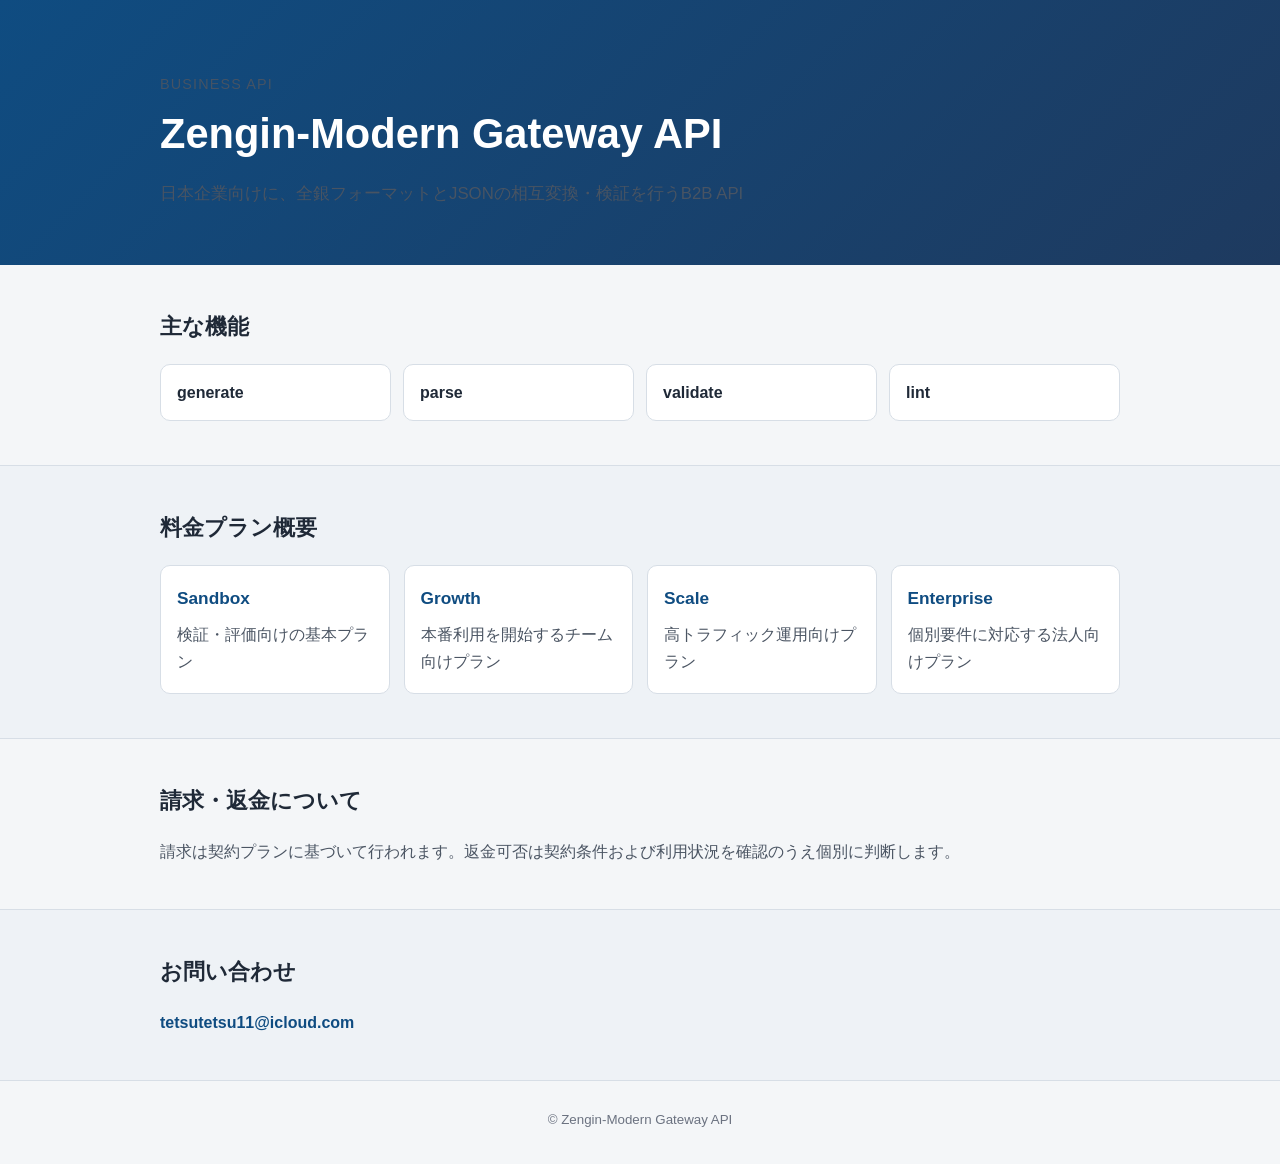
==== index.html @ 278dd2db "Initial public landing page" ====
<!DOCTYPE html>
<html lang="ja">
<head>
  <meta charset="UTF-8">
  <meta name="viewport" content="width=device-width, initial-scale=1.0">
  <title>Zengin-Modern Gateway API</title>
  <meta name="description" content="日本企業向けに、全銀フォーマットとJSONの相互変換・検証を行うB2B API">
  <link rel="stylesheet" href="styles.css">
</head>
<body>
  <header class="hero">
    <div class="container">
      <p class="eyebrow">Business API</p>
      <h1>Zengin-Modern Gateway API</h1>
      <p class="lead">日本企業向けに、全銀フォーマットとJSONの相互変換・検証を行うB2B API</p>
    </div>
  </header>

  <main>
    <section class="section">
      <div class="container">
        <h2>主な機能</h2>
        <ul class="feature-list">
          <li>generate</li>
          <li>parse</li>
          <li>validate</li>
          <li>lint</li>
        </ul>
      </div>
    </section>

    <section class="section alt">
      <div class="container">
        <h2>料金プラン概要</h2>
        <div class="pricing-grid">
          <article class="card">
            <h3>Sandbox</h3>
            <p>検証・評価向けの基本プラン</p>
          </article>
          <article class="card">
            <h3>Growth</h3>
            <p>本番利用を開始するチーム向けプラン</p>
          </article>
          <article class="card">
            <h3>Scale</h3>
            <p>高トラフィック運用向けプラン</p>
          </article>
          <article class="card">
            <h3>Enterprise</h3>
            <p>個別要件に対応する法人向けプラン</p>
          </article>
        </div>
      </div>
    </section>

    <section class="section">
      <div class="container">
        <h2>請求・返金について</h2>
        <p>請求は契約プランに基づいて行われます。返金可否は契約条件および利用状況を確認のうえ個別に判断します。</p>
      </div>
    </section>

    <section class="section alt">
      <div class="container">
        <h2>お問い合わせ</h2>
        <p><a href="mailto:tetsutetsu11@icloud.com">tetsutetsu11@icloud.com</a></p>
      </div>
    </section>
  </main>

  <footer class="footer">
    <div class="container">
      <small>&copy; Zengin-Modern Gateway API</small>
    </div>
  </footer>
</body>
</html>
---- styles.css ----
:root {
  --bg: #f4f6f8;
  --surface: #ffffff;
  --text: #1f2937;
  --muted: #4b5563;
  --line: #d7dee6;
  --accent: #0f4c81;
}

* {
  box-sizing: border-box;
}

body {
  margin: 0;
  font-family: "Hiragino Kaku Gothic ProN", "Yu Gothic", "Meiryo", sans-serif;
  color: var(--text);
  background: var(--bg);
  line-height: 1.7;
}

.container {
  width: min(960px, 92%);
  margin: 0 auto;
}

.hero {
  background: linear-gradient(135deg, #0f4c81, #1e3a5f);
  color: #fff;
  padding: 72px 0 56px;
}

.eyebrow {
  margin: 0 0 12px;
  font-size: 0.9rem;
  letter-spacing: 0.08em;
  text-transform: uppercase;
  opacity: 0.9;
}

h1 {
  margin: 0;
  font-size: clamp(1.9rem, 4vw, 2.6rem);
  line-height: 1.25;
}

.lead {
  margin: 20px 0 0;
  max-width: 760px;
  font-size: 1.05rem;
  opacity: 0.95;
}

.section {
  padding: 44px 0;
}

.section.alt {
  background: #eef2f6;
  border-top: 1px solid var(--line);
  border-bottom: 1px solid var(--line);
}

h2 {
  margin: 0 0 18px;
  font-size: 1.35rem;
}

.feature-list {
  display: grid;
  grid-template-columns: repeat(auto-fit, minmax(160px, 1fr));
  gap: 12px;
  list-style: none;
  padding: 0;
  margin: 0;
}

.feature-list li {
  background: var(--surface);
  border: 1px solid var(--line);
  border-radius: 10px;
  padding: 14px 16px;
  font-weight: 600;
}

.pricing-grid {
  display: grid;
  grid-template-columns: repeat(auto-fit, minmax(210px, 1fr));
  gap: 14px;
}

.card {
  background: var(--surface);
  border: 1px solid var(--line);
  border-radius: 10px;
  padding: 18px 16px;
}

.card h3 {
  margin: 0 0 8px;
  color: var(--accent);
  font-size: 1.08rem;
}

.card p,
p {
  margin: 0;
  color: var(--muted);
}

a {
  color: var(--accent);
  text-decoration: none;
  font-weight: 600;
}

a:hover {
  text-decoration: underline;
}

.footer {
  padding: 24px 0 32px;
  text-align: center;
  color: #6b7280;
}
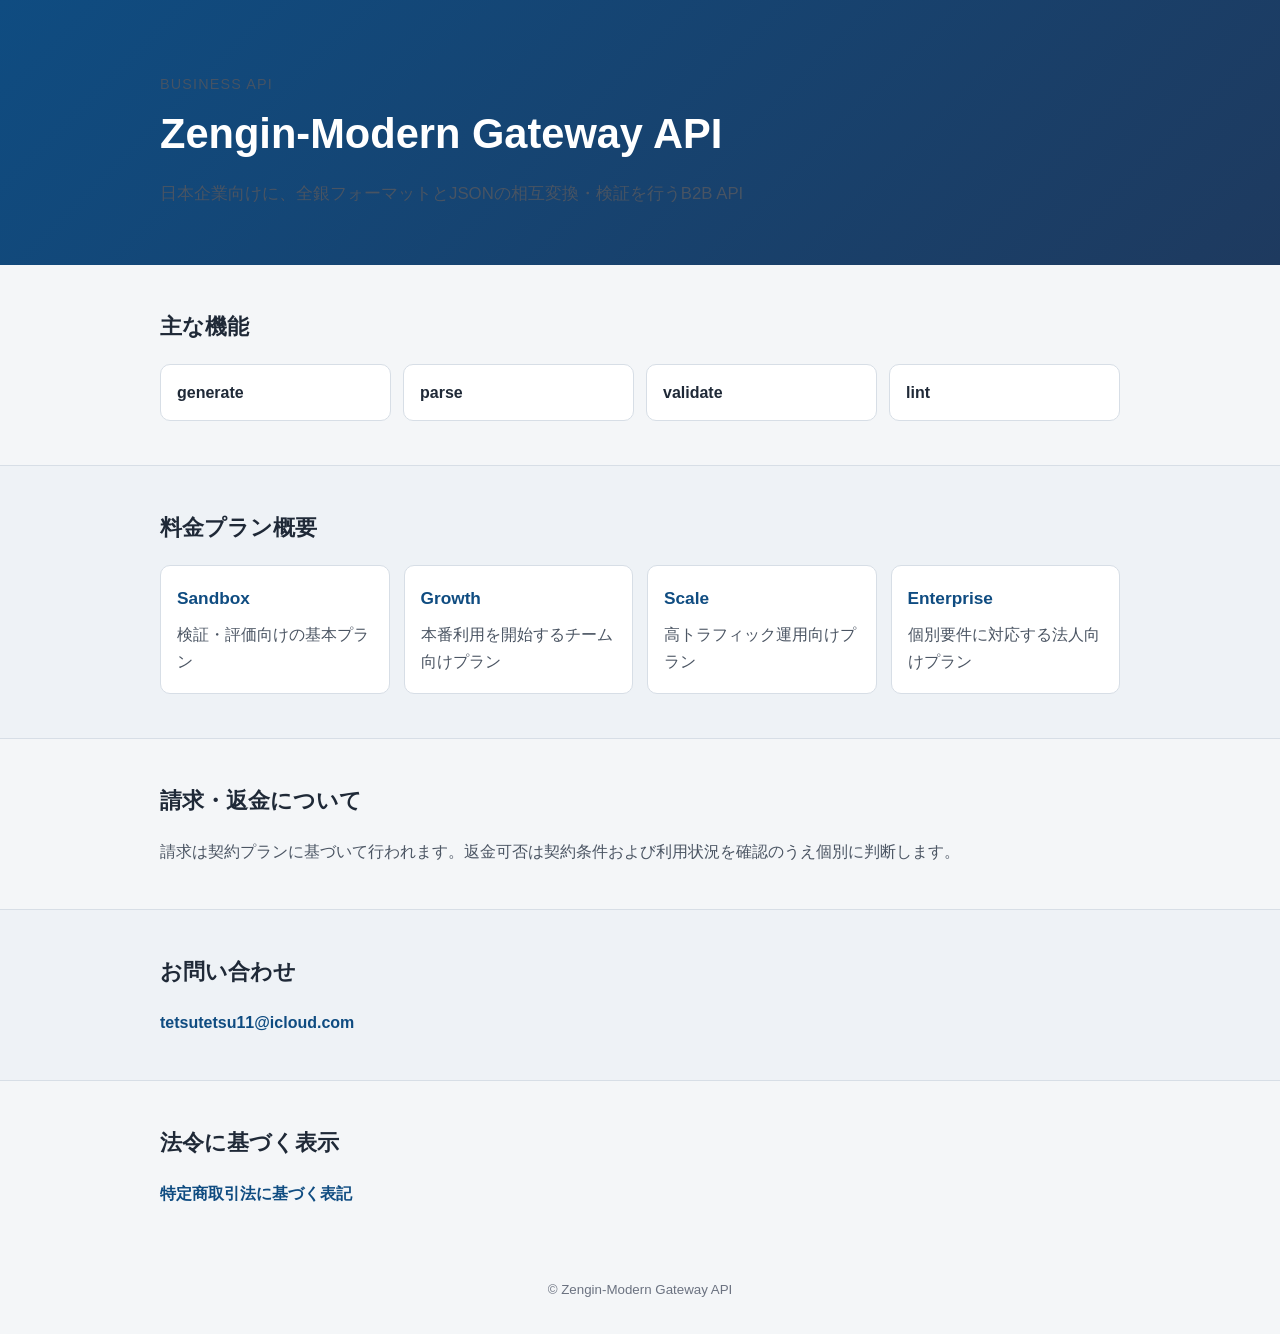
==== commit 08aa2495: "Add commerce disclosure page for Stripe review" ====
--- a/index.html
+++ b/index.html
@@ -66,6 +66,13 @@
         <p><a href="mailto:tetsutetsu11@icloud.com">tetsutetsu11@icloud.com</a></p>
       </div>
     </section>
+
+    <section class="section">
+      <div class="container">
+        <h2>法令に基づく表示</h2>
+        <p><a href="tokushoho.html">特定商取引法に基づく表記</a></p>
+      </div>
+    </section>
   </main>
 
   <footer class="footer">
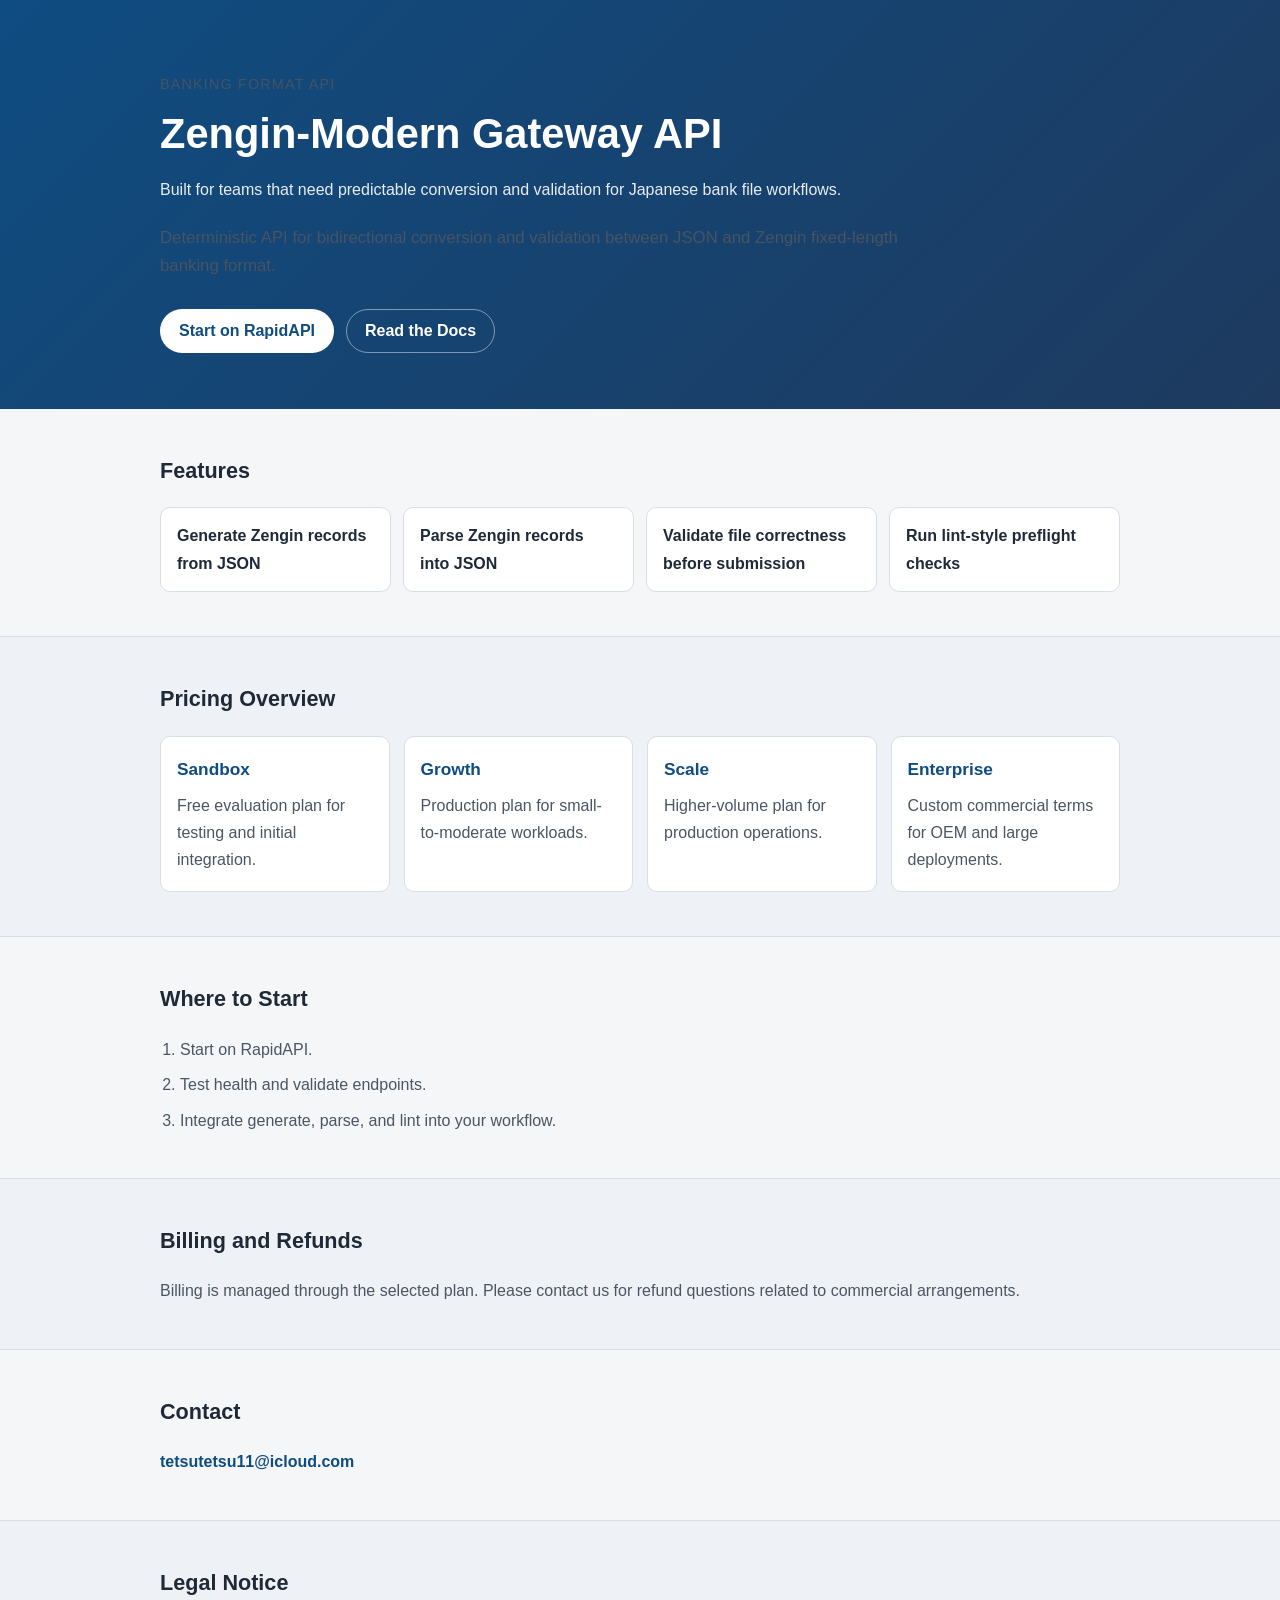
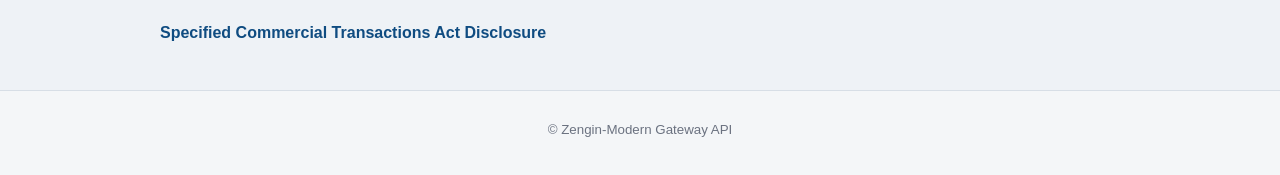
==== commit 200d897d: "Add RapidAPI CTA and English landing page copy" ====
--- a/index.html
+++ b/index.html
@@ -1,53 +1,58 @@
 <!DOCTYPE html>
-<html lang="ja">
+<html lang="en">
 <head>
   <meta charset="UTF-8">
   <meta name="viewport" content="width=device-width, initial-scale=1.0">
   <title>Zengin-Modern Gateway API</title>
-  <meta name="description" content="日本企業向けに、全銀フォーマットとJSONの相互変換・検証を行うB2B API">
+  <meta name="description" content="Deterministic API for bidirectional conversion and validation between JSON and Zengin fixed-length banking format.">
   <link rel="stylesheet" href="styles.css">
 </head>
 <body>
   <header class="hero">
     <div class="container">
-      <p class="eyebrow">Business API</p>
+      <p class="eyebrow">Banking Format API</p>
       <h1>Zengin-Modern Gateway API</h1>
-      <p class="lead">日本企業向けに、全銀フォーマットとJSONの相互変換・検証を行うB2B API</p>
+      <p class="hero-copy">Built for teams that need predictable conversion and validation for Japanese bank file workflows.</p>
+      <p class="lead">Deterministic API for bidirectional conversion and validation between JSON and Zengin fixed-length banking format.</p>
+      <div class="hero-actions">
+        <a class="button button-primary" href="https://rapidapi.com/kodomonocch1/api/zengin-modern-gateway-api">Start on RapidAPI</a>
+        <a class="button button-secondary" href="https://rapidapi.com/kodomonocch1/api/zengin-modern-gateway-api">Read the Docs</a>
+      </div>
     </div>
   </header>
 
   <main>
     <section class="section">
       <div class="container">
-        <h2>主な機能</h2>
+        <h2>Features</h2>
         <ul class="feature-list">
-          <li>generate</li>
-          <li>parse</li>
-          <li>validate</li>
-          <li>lint</li>
+          <li>Generate Zengin records from JSON</li>
+          <li>Parse Zengin records into JSON</li>
+          <li>Validate file correctness before submission</li>
+          <li>Run lint-style preflight checks</li>
         </ul>
       </div>
     </section>
 
     <section class="section alt">
       <div class="container">
-        <h2>料金プラン概要</h2>
+        <h2>Pricing Overview</h2>
         <div class="pricing-grid">
           <article class="card">
             <h3>Sandbox</h3>
-            <p>検証・評価向けの基本プラン</p>
+            <p>Free evaluation plan for testing and initial integration.</p>
           </article>
           <article class="card">
             <h3>Growth</h3>
-            <p>本番利用を開始するチーム向けプラン</p>
+            <p>Production plan for small-to-moderate workloads.</p>
           </article>
           <article class="card">
             <h3>Scale</h3>
-            <p>高トラフィック運用向けプラン</p>
+            <p>Higher-volume plan for production operations.</p>
           </article>
           <article class="card">
             <h3>Enterprise</h3>
-            <p>個別要件に対応する法人向けプラン</p>
+            <p>Custom commercial terms for OEM and large deployments.</p>
           </article>
         </div>
       </div>
@@ -55,22 +60,33 @@
 
     <section class="section">
       <div class="container">
-        <h2>請求・返金について</h2>
-        <p>請求は契約プランに基づいて行われます。返金可否は契約条件および利用状況を確認のうえ個別に判断します。</p>
+        <h2>Where to Start</h2>
+        <ol class="step-list">
+          <li>Start on RapidAPI.</li>
+          <li>Test health and validate endpoints.</li>
+          <li>Integrate generate, parse, and lint into your workflow.</li>
+        </ol>
       </div>
     </section>
 
     <section class="section alt">
       <div class="container">
-        <h2>お問い合わせ</h2>
-        <p><a href="mailto:tetsutetsu11@icloud.com">tetsutetsu11@icloud.com</a></p>
+        <h2>Billing and Refunds</h2>
+        <p>Billing is managed through the selected plan. Please contact us for refund questions related to commercial arrangements.</p>
       </div>
     </section>
 
     <section class="section">
       <div class="container">
-        <h2>法令に基づく表示</h2>
-        <p><a href="tokushoho.html">特定商取引法に基づく表記</a></p>
+        <h2>Contact</h2>
+        <p><a href="mailto:tetsutetsu11@icloud.com">tetsutetsu11@icloud.com</a></p>
+      </div>
+    </section>
+
+    <section class="section alt">
+      <div class="container">
+        <h2>Legal Notice</h2>
+        <p><a href="https://kodomonocch1.github.io/zengin-modern-gateway-site/tokushoho.html">Specified Commercial Transactions Act Disclosure</a></p>
       </div>
     </section>
   </main>
--- a/styles.css
+++ b/styles.css
@@ -51,6 +51,43 @@
   opacity: 0.95;
 }
 
+.hero-copy {
+  margin: 16px 0 0;
+  max-width: 720px;
+  color: rgba(255, 255, 255, 0.9);
+}
+
+.hero-actions {
+  display: flex;
+  flex-wrap: wrap;
+  gap: 12px;
+  margin-top: 28px;
+}
+
+.button {
+  display: inline-flex;
+  align-items: center;
+  justify-content: center;
+  min-height: 44px;
+  padding: 0 18px;
+  border-radius: 999px;
+  border: 1px solid transparent;
+}
+
+.button:hover {
+  text-decoration: none;
+}
+
+.button-primary {
+  background: #ffffff;
+  color: var(--accent);
+}
+
+.button-secondary {
+  border-color: rgba(255, 255, 255, 0.45);
+  color: #ffffff;
+}
+
 .section {
   padding: 44px 0;
 }
@@ -81,6 +118,16 @@
   border-radius: 10px;
   padding: 14px 16px;
   font-weight: 600;
+}
+
+.step-list {
+  margin: 0;
+  padding-left: 20px;
+  color: var(--muted);
+}
+
+.step-list li + li {
+  margin-top: 8px;
 }
 
 .pricing-grid {
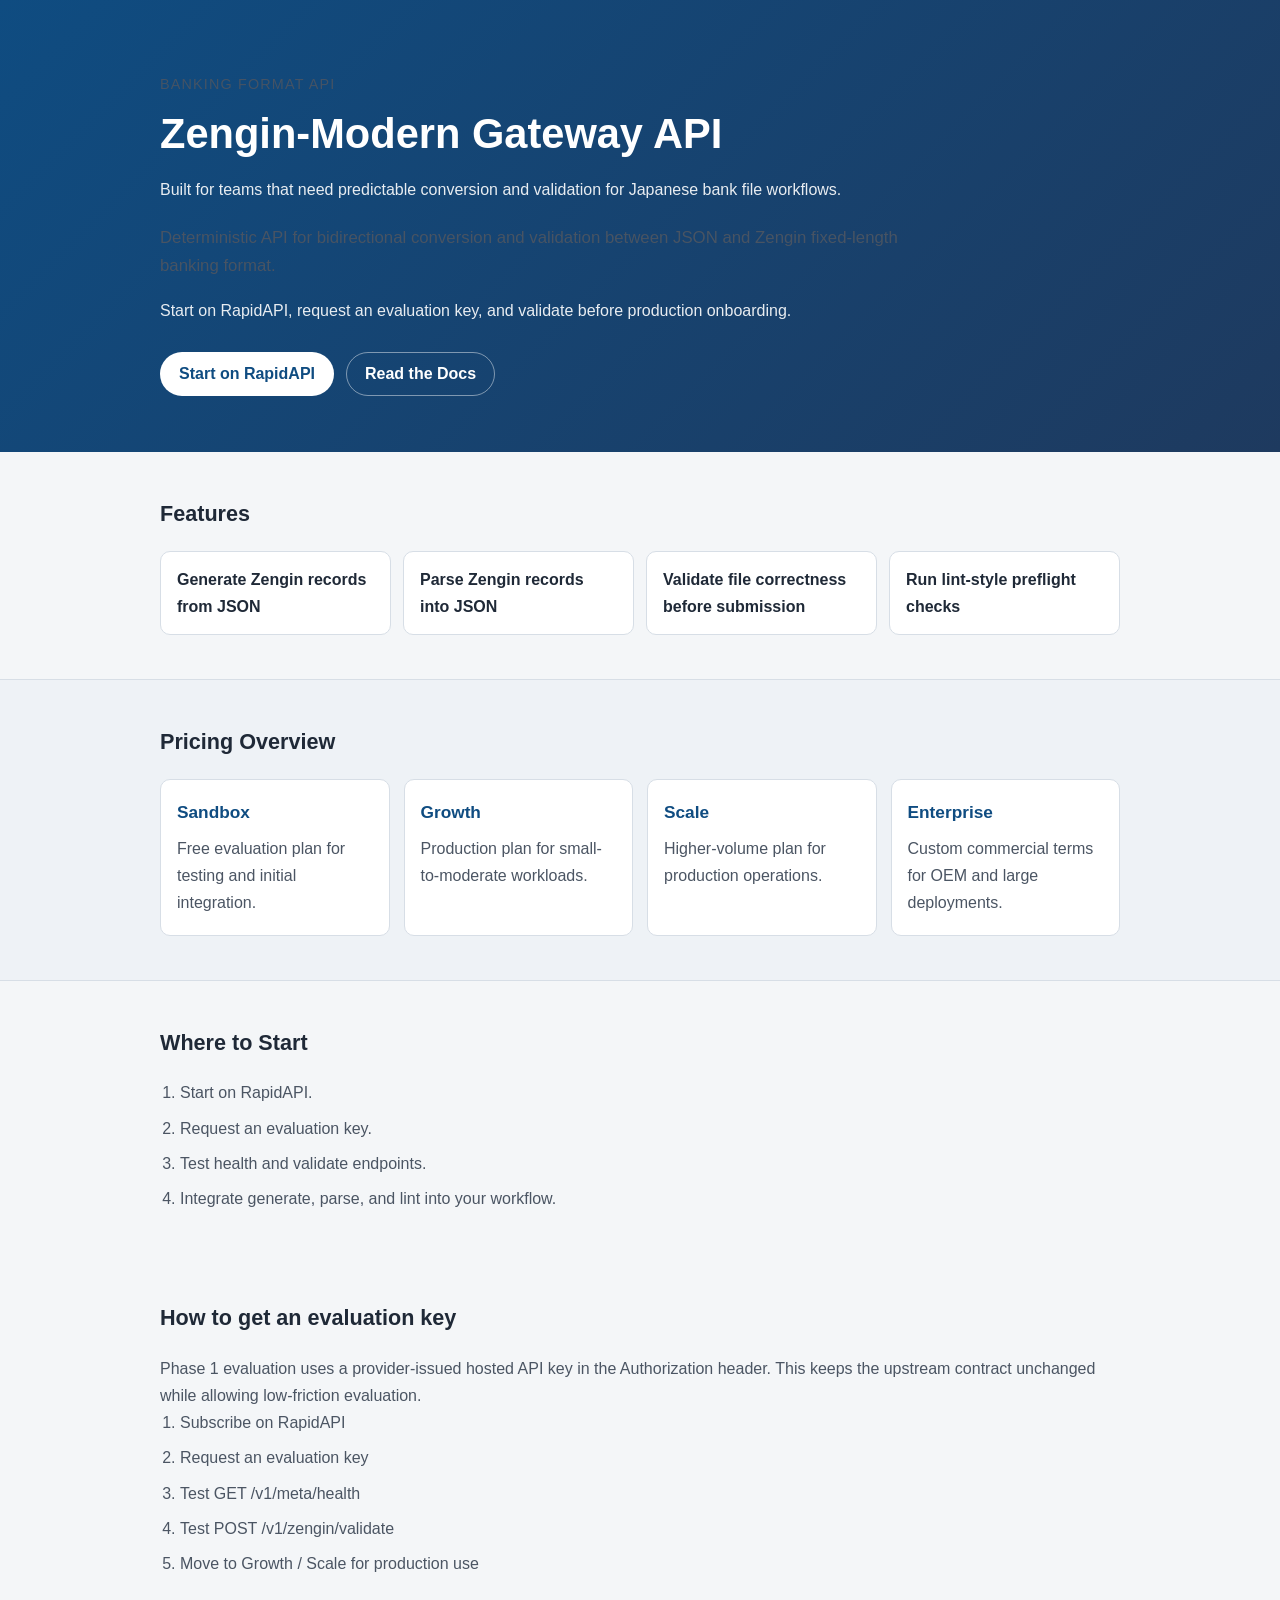
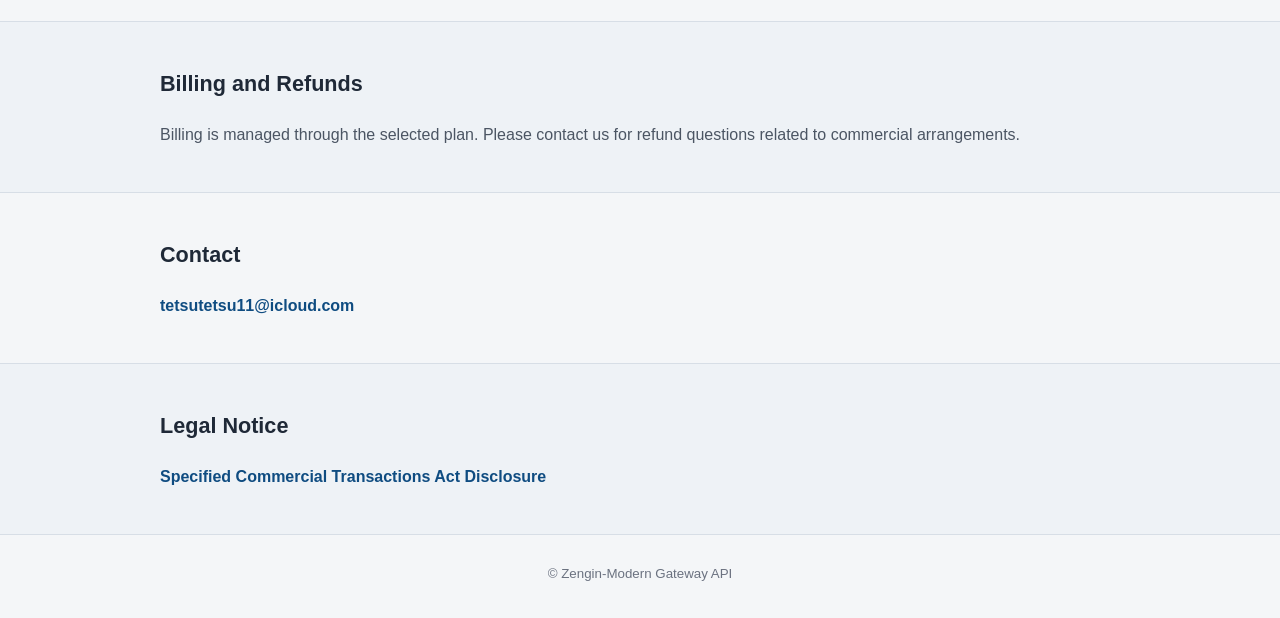
==== commit c7328d64: "Add evaluation key guidance to landing page" ====
--- a/index.html
+++ b/index.html
@@ -14,6 +14,7 @@
       <h1>Zengin-Modern Gateway API</h1>
       <p class="hero-copy">Built for teams that need predictable conversion and validation for Japanese bank file workflows.</p>
       <p class="lead">Deterministic API for bidirectional conversion and validation between JSON and Zengin fixed-length banking format.</p>
+      <p class="hero-copy">Start on RapidAPI, request an evaluation key, and validate before production onboarding.</p>
       <div class="hero-actions">
         <a class="button button-primary" href="https://rapidapi.com/kodomonocch1/api/zengin-modern-gateway-api">Start on RapidAPI</a>
         <a class="button button-secondary" href="https://rapidapi.com/kodomonocch1/api/zengin-modern-gateway-api">Read the Docs</a>
@@ -63,8 +64,23 @@
         <h2>Where to Start</h2>
         <ol class="step-list">
           <li>Start on RapidAPI.</li>
+          <li>Request an evaluation key.</li>
           <li>Test health and validate endpoints.</li>
           <li>Integrate generate, parse, and lint into your workflow.</li>
+        </ol>
+      </div>
+    </section>
+
+    <section class="section">
+      <div class="container">
+        <h2>How to get an evaluation key</h2>
+        <p>Phase 1 evaluation uses a provider-issued hosted API key in the Authorization header. This keeps the upstream contract unchanged while allowing low-friction evaluation.</p>
+        <ol class="step-list">
+          <li>Subscribe on RapidAPI</li>
+          <li>Request an evaluation key</li>
+          <li>Test GET /v1/meta/health</li>
+          <li>Test POST /v1/zengin/validate</li>
+          <li>Move to Growth / Scale for production use</li>
         </ol>
       </div>
     </section>
